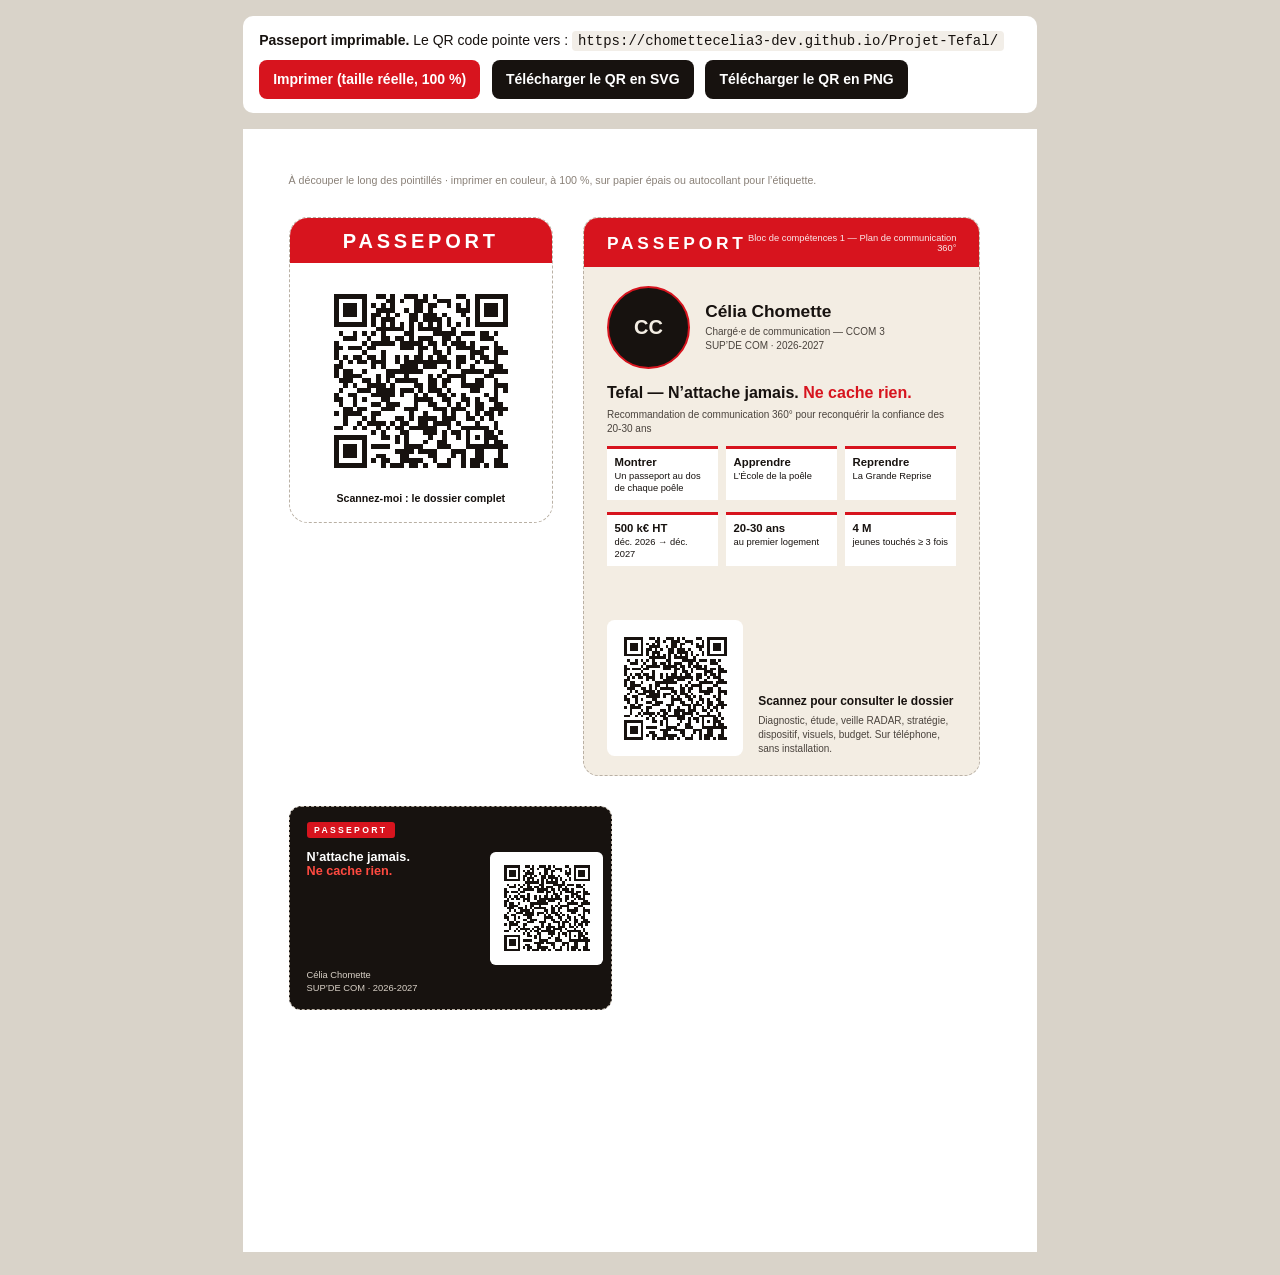
==== passeport.html @ 4066d17b "Add files via upload" ====
<!DOCTYPE html>
<html lang="fr">
<head>
  <meta charset="utf-8">
  <meta name="viewport" content="width=device-width, initial-scale=1">
  <title>Passeport imprimable</title>
  <!-- Mêmes informations que l'interface : tout se règle dans config.js -->
  <script src="config.js"></script>
  <!-- Générateur de QR code hors ligne (bibliothèque libre, licence MIT, aucun appel réseau) -->
  <script src="assets/qrcode.js"></script>
  <style>
    /* =================================================================
       PASSEPORT IMPRIMABLE — une feuille A4 avec trois formats à découper :
       ① l'étiquette « Passeport » à coller au dos de la poêle (70 × 81 mm),
       ② la carte passeport A6 pour la pochette cartonnée (105 × 148 mm),
       ③ une carte au format carte bancaire (85,6 × 54 mm).
       Imprimez à 100 % (« taille réelle »), sans « ajuster à la page ».
       ================================================================= */
    :root { --rouge:#D7141E; --encre:#17120F; --creme:#F3EDE3; --doux:#4A433D; }
    * { box-sizing:border-box; margin:0; padding:0; }
    body { font-family:-apple-system, BlinkMacSystemFont, "Segoe UI", Roboto, Arial, sans-serif;
           background:#d9d3c9; color:var(--encre);
           -webkit-print-color-adjust:exact; print-color-adjust:exact; }

    /* ---------- Barre d'outils (n'est pas imprimée) ---------- */
    .outils { max-width:210mm; margin:16px auto; background:#fff; border-radius:10px; padding:14px 16px; font-size:14px; line-height:1.5; }
    .outils code { background:#f2eee8; padding:2px 6px; border-radius:4px; word-break:break-all; }
    .outils button { font:inherit; font-weight:700; border:0; border-radius:8px; padding:9px 14px; margin:8px 8px 0 0; cursor:pointer; background:var(--encre); color:#fff; }
    .outils button.principal { background:var(--rouge); }
    .alerte { background:#FFF2A8; border:2px dashed #E0B800; padding:8px 10px; border-radius:6px; margin-top:8px; }

    /* ---------- La feuille A4 ---------- */
    .feuille { width:210mm; min-height:297mm; margin:0 auto 24px; background:#fff; padding:12mm;
               display:flex; flex-wrap:wrap; gap:8mm; align-content:flex-start; }
    .decoupe { border:0.3mm dashed #b9b0a4; }            /* trait de découpe */
    .legende { width:100%; font-size:8pt; color:#8a8178; }

    /* ① Étiquette « Passeport » : même visuel que dans les maquettes (bandeau rouge + QR) */
    .etiquette { width:70mm; height:81mm; border-radius:5mm; overflow:hidden; background:#fff; display:flex; flex-direction:column; }
    .etiquette .bande { background:var(--rouge); color:#fff; text-align:center; font-weight:900;
                        letter-spacing:1mm; font-size:15pt; padding:3.2mm 0 2.8mm; }
    .etiquette .qr { width:56mm; height:56mm; margin:3mm auto 0; }
    .etiquette .sous { text-align:center; font-size:8pt; font-weight:700; margin-top:1.5mm; }

    /* ② Carte passeport A6 */
    .carte-a6 { width:105mm; height:148mm; border-radius:4mm; overflow:hidden; background:var(--creme); display:flex; flex-direction:column; }
    .carte-a6 .bande { background:var(--rouge); color:#fff; padding:4mm 6mm 3.5mm; display:flex; justify-content:space-between; align-items:center; }
    .carte-a6 .bande b { font-size:13pt; font-weight:900; letter-spacing:1mm; }
    .carte-a6 .bande span { font-size:7pt; opacity:.9; text-align:right; }
    .carte-a6 .corps { padding:5mm 6mm 0; flex:1; display:flex; flex-direction:column; }
    .identite { display:flex; gap:4mm; align-items:center; margin-bottom:4mm; }
    .photo { width:22mm; height:22mm; border-radius:50%; background:var(--encre); border:0.6mm solid var(--rouge); overflow:hidden; display:grid; place-items:center; color:var(--creme); font-size:15pt; font-weight:850; flex:none; }
    .photo img { width:100%; height:100%; object-fit:cover; }
    .identite .nom { font-size:13pt; font-weight:850; line-height:1.1; }
    .identite .info { font-size:7.5pt; color:var(--doux); margin-top:1mm; line-height:1.35; }
    .titre-dossier { font-size:12pt; font-weight:850; line-height:1.15; margin-bottom:1.5mm; }
    .titre-dossier em { font-style:normal; color:var(--rouge); }
    .sous-titre { font-size:7.5pt; color:var(--doux); line-height:1.35; margin-bottom:3mm; }
    .axes { display:flex; gap:2mm; margin-bottom:3mm; }
    .axes div { flex:1; background:#fff; border-top:0.8mm solid var(--rouge); padding:1.6mm 2mm; font-size:7pt; line-height:1.3; }
    .axes b { display:block; font-size:8.5pt; }
    .pied-carte { display:flex; gap:4mm; align-items:flex-end; margin-top:auto; padding-bottom:5mm; }
    .pied-carte .qr { width:36mm; height:36mm; background:#fff; padding:1.5mm; border-radius:2mm; flex:none; }
    .pied-carte p { font-size:7.5pt; line-height:1.4; color:var(--doux); }
    .pied-carte p b { color:var(--encre); font-size:9pt; display:block; margin-bottom:1mm; }

    /* ③ Carte format carte bancaire */
    .carte-cb { width:85.6mm; height:54mm; border-radius:3.2mm; overflow:hidden; background:var(--encre); color:#fff; display:flex; }
    .carte-cb .gauche { flex:1; padding:4mm 0 4mm 4.5mm; display:flex; flex-direction:column; }
    .carte-cb .tag { background:var(--rouge); align-self:flex-start; font-size:6.5pt; font-weight:900; letter-spacing:.6mm; padding:.8mm 2mm; border-radius:.8mm; }
    .carte-cb .t { font-size:9.5pt; font-weight:850; line-height:1.15; margin-top:3mm; }
    .carte-cb .t em { font-style:normal; color:#FF4A40; }
    .carte-cb .n { font-size:7pt; color:#D9D1C7; margin-top:auto; line-height:1.35; }
    .carte-cb .droite { width:34mm; display:grid; place-items:center; }
    .carte-cb .qr { width:30mm; height:30mm; background:#fff; padding:1.2mm; border-radius:1.5mm; }

    .qr svg { width:100%; height:100%; display:block; }

    /* ---------- Impression ---------- */
    @page { size:A4; margin:0; }
    @media print {
      body { background:#fff; }
      .outils { display:none; }
      .feuille { margin:0; }
    }
  </style>
</head>
<body>

  <!-- Barre d'outils : visible à l'écran, masquée à l'impression -->
  <div class="outils">
    <b>Passeport imprimable.</b> Le QR code pointe vers : <code id="url-affichee"></code>
    <div id="alerte-url" class="alerte" hidden>
      L’adresse est encore celle d’exemple. Hébergez d’abord l’interface, puis remplacez <b>urlInterface</b> dans <b>config.js</b> : le QR code se mettra à jour tout seul.
    </div>
    <div>
      <button class="principal" onclick="window.print()">Imprimer (taille réelle, 100 %)</button>
      <button onclick="telechargerSVG()">Télécharger le QR en SVG</button>
      <button onclick="telechargerPNG()">Télécharger le QR en PNG</button>
    </div>
  </div>

  <div class="feuille">
    <p class="legende">À découper le long des pointillés · imprimer en couleur, à 100 %, sur papier épais ou autocollant pour l’étiquette.</p>

    <!-- ① ÉTIQUETTE POUR LE DOS DE LA POÊLE -->
    <div class="etiquette decoupe">
      <div class="bande">PASSEPORT</div>
      <div class="qr" data-qr></div>
      <p class="sous">Scannez-moi : le dossier complet</p>
    </div>

    <!-- ② CARTE PASSEPORT A6 (pochette cartonnée) -->
    <div class="carte-a6 decoupe">
      <div class="bande"><b>PASSEPORT</b><span data-config="bloc"></span></div>
      <div class="corps">
        <div class="identite">
          <!-- Initiales affichées tant qu'aucune photo n'est indiquée dans config.js -->
          <div class="photo" id="photo-a6"></div>
          <div>
            <p class="nom"><span data-config="prenom"></span> <span data-config="nom"></span></p>
            <p class="info"><span data-config="formation"></span><br><span data-config="ecole"></span> · <span data-config="annee"></span></p>
          </div>
        </div>
        <p class="titre-dossier">Tefal — N’attache jamais. <em>Ne cache rien.</em></p>
        <p class="sous-titre" data-config="sousTitre"></p>
        <!-- Principaux éléments du dossier : modifiables ici -->
        <div class="axes">
          <div><b>Montrer</b>Un passeport au dos de chaque poêle</div>
          <div><b>Apprendre</b>L’École de la poêle</div>
          <div><b>Reprendre</b>La Grande Reprise</div>
        </div>
        <div class="axes">
          <div><b>500 k€ HT</b>déc. 2026 → déc. 2027</div>
          <div><b>20-30 ans</b>au premier logement</div>
          <div><b>4 M</b>jeunes touchés ≥ 3 fois</div>
        </div>
        <div class="pied-carte">
          <div class="qr" data-qr></div>
          <p><b>Scannez pour consulter le dossier</b>Diagnostic, étude, veille RADAR, stratégie, dispositif, visuels, budget. Sur téléphone, sans installation.</p>
        </div>
      </div>
    </div>

    <!-- ③ CARTE FORMAT CARTE BANCAIRE -->
    <div class="carte-cb decoupe">
      <div class="gauche">
        <span class="tag">PASSEPORT</span>
        <p class="t">N’attache jamais.<br><em>Ne cache rien.</em></p>
        <p class="n"><span data-config="prenom"></span> <span data-config="nom"></span><br><span data-config="ecole"></span> · <span data-config="annee"></span></p>
      </div>
      <div class="droite"><div class="qr" data-qr></div></div>
    </div>
  </div>

<script>
/* =====================================================================
   Génération du QR code à partir de config.js (aucun appel réseau)
   ===================================================================== */
var config = window.CONFIG || {};
var url = config.urlInterface || "";

/* Recopie les informations de config.js dans la feuille */
document.querySelectorAll("[data-config]").forEach(function (el) {
  var v = config[el.getAttribute("data-config")];
  if (v) el.textContent = v;
});
document.getElementById("url-affichee").textContent = url;
if (url.indexOf("VOTRE-PSEUDO") !== -1) document.getElementById("alerte-url").hidden = false;

/* Photo de la carte A6, ou initiales s'il n'y a pas de photo */
var cadrePhoto = document.getElementById("photo-a6");
if (config.photo) {
  cadrePhoto.innerHTML = '<img src="' + config.photo + '" alt="Photo">';
} else {
  cadrePhoto.textContent = ((config.prenom || " ")[0] + (config.nom || " ")[0]).toUpperCase();
}

/* Construit le QR en SVG : noir sur blanc, marge de 4 modules (norme),
   niveau de correction « Q » (25 %) pour rester lisible même un peu abîmé. */
function qrSVG(texte) {
  var qr = qrcode(0, "Q");
  qr.addData(texte);
  qr.make();
  var n = qr.getModuleCount(), marge = 4, total = n + 2 * marge, chemin = "";
  for (var y = 0; y < n; y++) {
    for (var x = 0; x < n; x++) {
      if (qr.isDark(y, x)) chemin += "M" + (x + marge) + " " + (y + marge) + "h1v1h-1z";
    }
  }
  return '<svg xmlns="http://www.w3.org/2000/svg" viewBox="0 0 ' + total + " " + total +
         '" shape-rendering="crispEdges"><rect width="100%" height="100%" fill="#ffffff"/>' +
         '<path fill="#17120F" d="' + chemin + '"/></svg>';
}

var svg = qrSVG(url);
document.querySelectorAll("[data-qr]").forEach(function (el) { el.innerHTML = svg; });

/* Téléchargements du QR code seul */
function telecharger(nom, href) {
  var a = document.createElement("a");
  a.href = href; a.download = nom;
  document.body.appendChild(a); a.click(); a.remove();
}
function telechargerSVG() {
  telecharger("qr-code-dossier.svg", URL.createObjectURL(new Blob([svg], { type: "image/svg+xml" })));
}
function telechargerPNG() {
  var img = new Image();
  img.onload = function () {
    var c = document.createElement("canvas");
    c.width = c.height = 1200;                 /* 1200 px : net jusqu'à 10 cm à 300 dpi */
    var ctx = c.getContext("2d");
    ctx.imageSmoothingEnabled = false;
    ctx.drawImage(img, 0, 0, 1200, 1200);
    telecharger("qr-code-dossier.png", c.toDataURL("image/png"));
  };
  img.src = "data:image/svg+xml;charset=utf-8," + encodeURIComponent(svg);
}
</script>
</body>
</html>
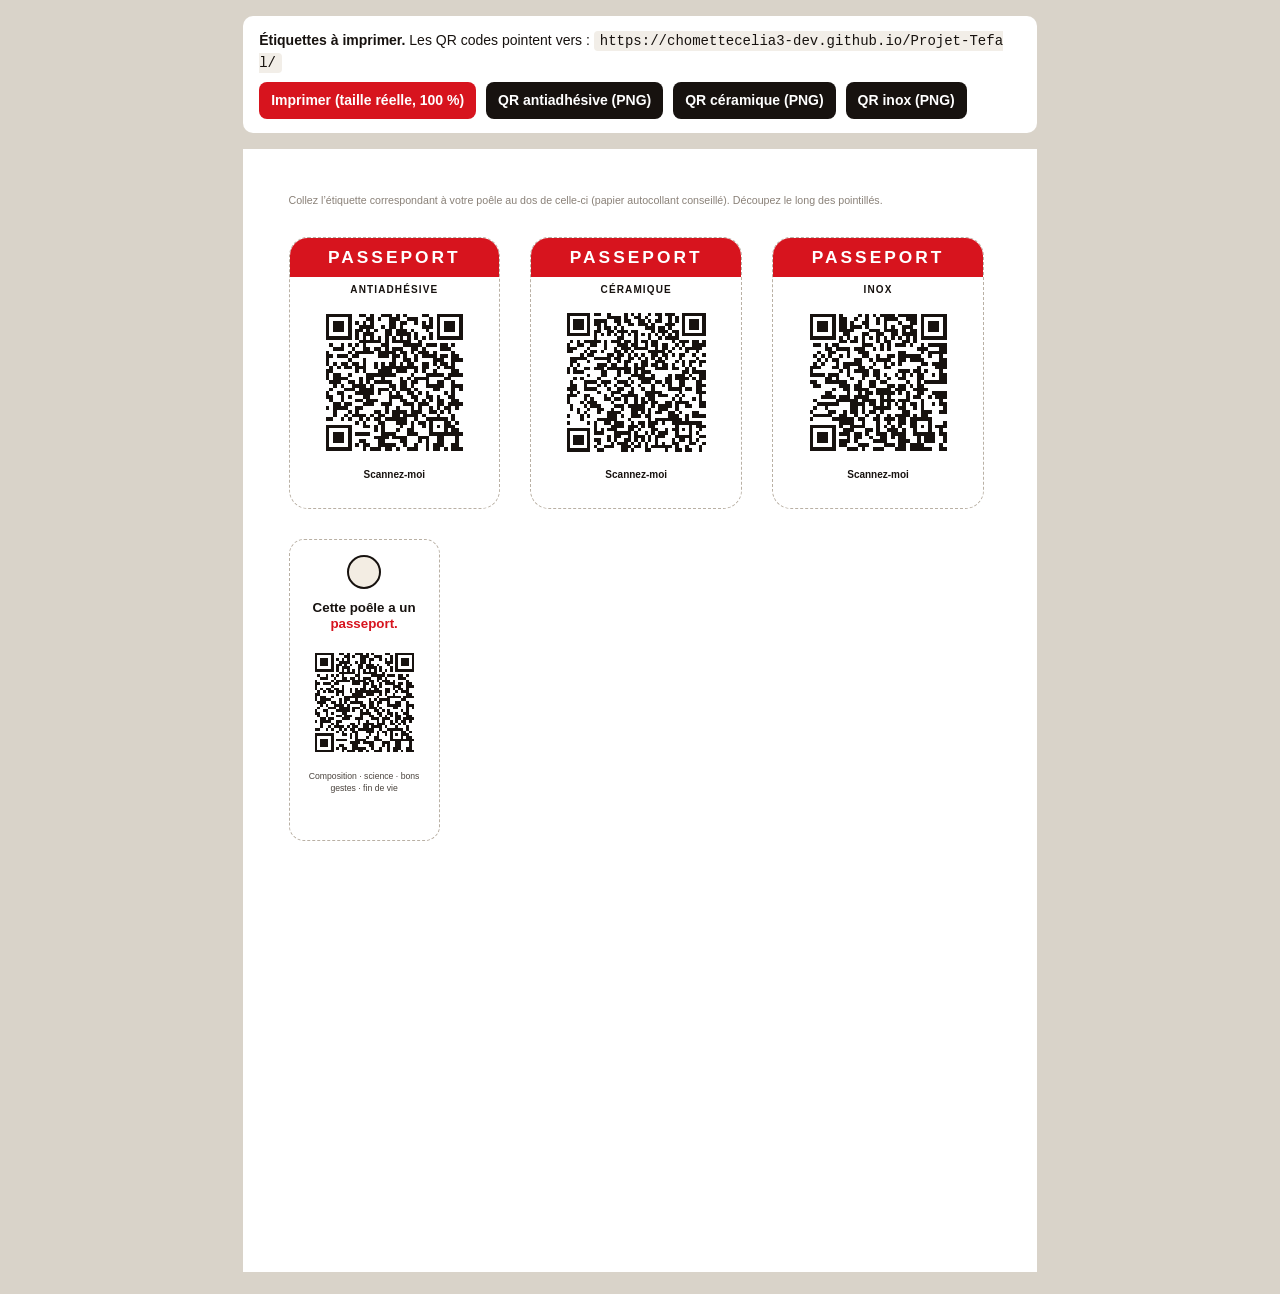
==== commit 6ca10130: "Add files via upload" ====
--- a/passeport.html
+++ b/passeport.html
@@ -3,18 +3,19 @@
 <head>
   <meta charset="utf-8">
   <meta name="viewport" content="width=device-width, initial-scale=1">
-  <title>Passeport imprimable</title>
-  <!-- Mêmes informations que l'interface : tout se règle dans config.js -->
+  <title>Étiquettes « Passeport » à imprimer</title>
+  <meta name="robots" content="noindex, nofollow">
+  <!-- L'adresse du site (urlInterface) se règle dans config.js -->
   <script src="config.js"></script>
-  <!-- Générateur de QR code hors ligne (bibliothèque libre, licence MIT, aucun appel réseau) -->
+  <!-- Générateur de QR code hors ligne (bibliothèque libre, licence MIT) -->
   <script src="assets/qrcode.js"></script>
   <style>
     /* =================================================================
-       PASSEPORT IMPRIMABLE — une feuille A4 avec trois formats à découper :
-       ① l'étiquette « Passeport » à coller au dos de la poêle (70 × 81 mm),
-       ② la carte passeport A6 pour la pochette cartonnée (105 × 148 mm),
-       ③ une carte au format carte bancaire (85,6 × 54 mm).
-       Imprimez à 100 % (« taille réelle »), sans « ajuster à la page ».
+       ÉTIQUETTES « PASSEPORT » — une feuille A4 à découper :
+       ① trois étiquettes à coller au dos de la poêle (une par modèle),
+          chacune avec son QR code vers la bonne fiche ;
+       ② une collerette à accrocher au manche (poêles déjà en stock).
+       Imprimez à 100 % (« taille réelle »), en couleur.
        ================================================================= */
     :root { --rouge:#D7141E; --encre:#17120F; --creme:#F3EDE3; --doux:#4A433D; }
     * { box-sizing:border-box; margin:0; padding:0; }
@@ -22,200 +23,113 @@
            background:#d9d3c9; color:var(--encre);
            -webkit-print-color-adjust:exact; print-color-adjust:exact; }
 
-    /* ---------- Barre d'outils (n'est pas imprimée) ---------- */
+    /* Barre d'outils : visible à l'écran, pas à l'impression */
     .outils { max-width:210mm; margin:16px auto; background:#fff; border-radius:10px; padding:14px 16px; font-size:14px; line-height:1.5; }
     .outils code { background:#f2eee8; padding:2px 6px; border-radius:4px; word-break:break-all; }
-    .outils button { font:inherit; font-weight:700; border:0; border-radius:8px; padding:9px 14px; margin:8px 8px 0 0; cursor:pointer; background:var(--encre); color:#fff; }
+    .outils button { font:inherit; font-weight:700; border:0; border-radius:8px; padding:8px 12px; margin:8px 6px 0 0; cursor:pointer; background:var(--encre); color:#fff; }
     .outils button.principal { background:var(--rouge); }
-    .alerte { background:#FFF2A8; border:2px dashed #E0B800; padding:8px 10px; border-radius:6px; margin-top:8px; }
 
-    /* ---------- La feuille A4 ---------- */
     .feuille { width:210mm; min-height:297mm; margin:0 auto 24px; background:#fff; padding:12mm;
                display:flex; flex-wrap:wrap; gap:8mm; align-content:flex-start; }
-    .decoupe { border:0.3mm dashed #b9b0a4; }            /* trait de découpe */
+    .decoupe { border:0.3mm dashed #b9b0a4; }
     .legende { width:100%; font-size:8pt; color:#8a8178; }
 
-    /* ① Étiquette « Passeport » : même visuel que dans les maquettes (bandeau rouge + QR) */
-    .etiquette { width:70mm; height:81mm; border-radius:5mm; overflow:hidden; background:#fff; display:flex; flex-direction:column; }
-    .etiquette .bande { background:var(--rouge); color:#fff; text-align:center; font-weight:900;
-                        letter-spacing:1mm; font-size:15pt; padding:3.2mm 0 2.8mm; }
-    .etiquette .qr { width:56mm; height:56mm; margin:3mm auto 0; }
-    .etiquette .sous { text-align:center; font-size:8pt; font-weight:700; margin-top:1.5mm; }
+    /* ① Étiquette dos de poêle : bandeau rouge + QR (visuel des maquettes) */
+    .etiquette { width:56mm; height:72mm; border-radius:5mm; overflow:hidden; background:#fff; display:flex; flex-direction:column; align-items:center; }
+    .etiquette .bande { width:100%; background:var(--rouge); color:#fff; text-align:center; font-weight:900; letter-spacing:.8mm; font-size:13pt; padding:2.6mm 0 2.2mm; }
+    .etiquette .modele { font-size:7.5pt; font-weight:800; letter-spacing:.3mm; text-transform:uppercase; margin-top:2mm; }
+    .etiquette .qr { width:44mm; height:44mm; margin-top:1mm; }
+    .etiquette .sous { font-size:7.5pt; font-weight:700; margin-top:1mm; }
 
-    /* ② Carte passeport A6 */
-    .carte-a6 { width:105mm; height:148mm; border-radius:4mm; overflow:hidden; background:var(--creme); display:flex; flex-direction:column; }
-    .carte-a6 .bande { background:var(--rouge); color:#fff; padding:4mm 6mm 3.5mm; display:flex; justify-content:space-between; align-items:center; }
-    .carte-a6 .bande b { font-size:13pt; font-weight:900; letter-spacing:1mm; }
-    .carte-a6 .bande span { font-size:7pt; opacity:.9; text-align:right; }
-    .carte-a6 .corps { padding:5mm 6mm 0; flex:1; display:flex; flex-direction:column; }
-    .identite { display:flex; gap:4mm; align-items:center; margin-bottom:4mm; }
-    .photo { width:22mm; height:22mm; border-radius:50%; background:var(--encre); border:0.6mm solid var(--rouge); overflow:hidden; display:grid; place-items:center; color:var(--creme); font-size:15pt; font-weight:850; flex:none; }
-    .photo img { width:100%; height:100%; object-fit:cover; }
-    .identite .nom { font-size:13pt; font-weight:850; line-height:1.1; }
-    .identite .info { font-size:7.5pt; color:var(--doux); margin-top:1mm; line-height:1.35; }
-    .titre-dossier { font-size:12pt; font-weight:850; line-height:1.15; margin-bottom:1.5mm; }
-    .titre-dossier em { font-style:normal; color:var(--rouge); }
-    .sous-titre { font-size:7.5pt; color:var(--doux); line-height:1.35; margin-bottom:3mm; }
-    .axes { display:flex; gap:2mm; margin-bottom:3mm; }
-    .axes div { flex:1; background:#fff; border-top:0.8mm solid var(--rouge); padding:1.6mm 2mm; font-size:7pt; line-height:1.3; }
-    .axes b { display:block; font-size:8.5pt; }
-    .pied-carte { display:flex; gap:4mm; align-items:flex-end; margin-top:auto; padding-bottom:5mm; }
-    .pied-carte .qr { width:36mm; height:36mm; background:#fff; padding:1.5mm; border-radius:2mm; flex:none; }
-    .pied-carte p { font-size:7.5pt; line-height:1.4; color:var(--doux); }
-    .pied-carte p b { color:var(--encre); font-size:9pt; display:block; margin-bottom:1mm; }
-
-    /* ③ Carte format carte bancaire */
-    .carte-cb { width:85.6mm; height:54mm; border-radius:3.2mm; overflow:hidden; background:var(--encre); color:#fff; display:flex; }
-    .carte-cb .gauche { flex:1; padding:4mm 0 4mm 4.5mm; display:flex; flex-direction:column; }
-    .carte-cb .tag { background:var(--rouge); align-self:flex-start; font-size:6.5pt; font-weight:900; letter-spacing:.6mm; padding:.8mm 2mm; border-radius:.8mm; }
-    .carte-cb .t { font-size:9.5pt; font-weight:850; line-height:1.15; margin-top:3mm; }
-    .carte-cb .t em { font-style:normal; color:#FF4A40; }
-    .carte-cb .n { font-size:7pt; color:#D9D1C7; margin-top:auto; line-height:1.35; }
-    .carte-cb .droite { width:34mm; display:grid; place-items:center; }
-    .carte-cb .qr { width:30mm; height:30mm; background:#fff; padding:1.2mm; border-radius:1.5mm; }
+    /* ② Collerette (manche) */
+    .collerette { width:40mm; height:80mm; border-radius:4mm; background:#fff; display:flex; flex-direction:column; align-items:center; padding:4mm 3mm; text-align:center; }
+    .collerette .trou { width:9mm; height:9mm; border-radius:50%; border:0.6mm solid var(--encre); background:var(--creme); margin-bottom:3mm; }
+    .collerette p.t { font-size:10pt; font-weight:850; line-height:1.15; }
+    .collerette p.t em { font-style:normal; color:var(--rouge); }
+    .collerette .qr { width:32mm; height:32mm; margin:3mm 0 2mm; }
+    .collerette p.s { font-size:6.5pt; line-height:1.35; color:var(--doux); }
 
     .qr svg { width:100%; height:100%; display:block; }
 
-    /* ---------- Impression ---------- */
     @page { size:A4; margin:0; }
-    @media print {
-      body { background:#fff; }
-      .outils { display:none; }
-      .feuille { margin:0; }
-    }
+    @media print { body { background:#fff; } .outils { display:none; } .feuille { margin:0; } }
   </style>
 </head>
 <body>
 
-  <!-- Barre d'outils : visible à l'écran, masquée à l'impression -->
   <div class="outils">
-    <b>Passeport imprimable.</b> Le QR code pointe vers : <code id="url-affichee"></code>
-    <div id="alerte-url" class="alerte" hidden>
-      L’adresse est encore celle d’exemple. Hébergez d’abord l’interface, puis remplacez <b>urlInterface</b> dans <b>config.js</b> : le QR code se mettra à jour tout seul.
-    </div>
+    <b>Étiquettes à imprimer.</b> Les QR codes pointent vers : <code id="url-affichee"></code>
     <div>
       <button class="principal" onclick="window.print()">Imprimer (taille réelle, 100 %)</button>
-      <button onclick="telechargerSVG()">Télécharger le QR en SVG</button>
-      <button onclick="telechargerPNG()">Télécharger le QR en PNG</button>
+      <button onclick="telechargerPNG('antiadhesive')">QR antiadhésive (PNG)</button>
+      <button onclick="telechargerPNG('ceramique')">QR céramique (PNG)</button>
+      <button onclick="telechargerPNG('inox')">QR inox (PNG)</button>
     </div>
   </div>
 
   <div class="feuille">
-    <p class="legende">À découper le long des pointillés · imprimer en couleur, à 100 %, sur papier épais ou autocollant pour l’étiquette.</p>
+    <p class="legende">Collez l’étiquette correspondant à votre poêle au dos de celle-ci (papier autocollant conseillé). Découpez le long des pointillés.</p>
 
-    <!-- ① ÉTIQUETTE POUR LE DOS DE LA POÊLE -->
+    <!-- ① Une étiquette par modèle : data-modele choisit la fiche ouverte par le QR -->
     <div class="etiquette decoupe">
       <div class="bande">PASSEPORT</div>
-      <div class="qr" data-qr></div>
-      <p class="sous">Scannez-moi : le dossier complet</p>
+      <p class="modele">Antiadhésive</p>
+      <div class="qr" data-modele="antiadhesive"></div>
+      <p class="sous">Scannez-moi</p>
+    </div>
+    <div class="etiquette decoupe">
+      <div class="bande">PASSEPORT</div>
+      <p class="modele">Céramique</p>
+      <div class="qr" data-modele="ceramique"></div>
+      <p class="sous">Scannez-moi</p>
+    </div>
+    <div class="etiquette decoupe">
+      <div class="bande">PASSEPORT</div>
+      <p class="modele">Inox</p>
+      <div class="qr" data-modele="inox"></div>
+      <p class="sous">Scannez-moi</p>
     </div>
 
-    <!-- ② CARTE PASSEPORT A6 (pochette cartonnée) -->
-    <div class="carte-a6 decoupe">
-      <div class="bande"><b>PASSEPORT</b><span data-config="bloc"></span></div>
-      <div class="corps">
-        <div class="identite">
-          <!-- Initiales affichées tant qu'aucune photo n'est indiquée dans config.js -->
-          <div class="photo" id="photo-a6"></div>
-          <div>
-            <p class="nom"><span data-config="prenom"></span> <span data-config="nom"></span></p>
-            <p class="info"><span data-config="formation"></span><br><span data-config="ecole"></span> · <span data-config="annee"></span></p>
-          </div>
-        </div>
-        <p class="titre-dossier">Tefal — N’attache jamais. <em>Ne cache rien.</em></p>
-        <p class="sous-titre" data-config="sousTitre"></p>
-        <!-- Principaux éléments du dossier : modifiables ici -->
-        <div class="axes">
-          <div><b>Montrer</b>Un passeport au dos de chaque poêle</div>
-          <div><b>Apprendre</b>L’École de la poêle</div>
-          <div><b>Reprendre</b>La Grande Reprise</div>
-        </div>
-        <div class="axes">
-          <div><b>500 k€ HT</b>déc. 2026 → déc. 2027</div>
-          <div><b>20-30 ans</b>au premier logement</div>
-          <div><b>4 M</b>jeunes touchés ≥ 3 fois</div>
-        </div>
-        <div class="pied-carte">
-          <div class="qr" data-qr></div>
-          <p><b>Scannez pour consulter le dossier</b>Diagnostic, étude, veille RADAR, stratégie, dispositif, visuels, budget. Sur téléphone, sans installation.</p>
-        </div>
-      </div>
-    </div>
-
-    <!-- ③ CARTE FORMAT CARTE BANCAIRE -->
-    <div class="carte-cb decoupe">
-      <div class="gauche">
-        <span class="tag">PASSEPORT</span>
-        <p class="t">N’attache jamais.<br><em>Ne cache rien.</em></p>
-        <p class="n"><span data-config="prenom"></span> <span data-config="nom"></span><br><span data-config="ecole"></span> · <span data-config="annee"></span></p>
-      </div>
-      <div class="droite"><div class="qr" data-qr></div></div>
+    <!-- ② Collerette pour le stock (renvoie vers la fiche antiadhésive) -->
+    <div class="collerette decoupe">
+      <div class="trou"></div>
+      <p class="t">Cette poêle a un <em>passeport.</em></p>
+      <div class="qr" data-modele="antiadhesive"></div>
+      <p class="s">Composition · science · bons gestes · fin de vie</p>
     </div>
   </div>
 
 <script>
-/* =====================================================================
-   Génération du QR code à partir de config.js (aucun appel réseau)
-   ===================================================================== */
-var config = window.CONFIG || {};
-var url = config.urlInterface || "";
+/* Adresse de base (config.js) + paramètre ?m= selon le modèle */
+var base = (window.CONFIG && window.CONFIG.urlInterface) || "";
+function adresse(modele) {
+  return modele === "antiadhesive" ? base : base + "?m=" + modele;   /* l'antiadhésive est la fiche par défaut */
+}
+document.getElementById("url-affichee").textContent = base;
 
-/* Recopie les informations de config.js dans la feuille */
-document.querySelectorAll("[data-config]").forEach(function (el) {
-  var v = config[el.getAttribute("data-config")];
-  if (v) el.textContent = v;
+/* Construit un QR en SVG (marge de 4 modules, correction « Q » = 25 %) */
+function qrSVG(texte) {
+  var qr = qrcode(0, "Q"); qr.addData(texte); qr.make();
+  var n = qr.getModuleCount(), m = 4, t = n + 2 * m, d = "";
+  for (var y = 0; y < n; y++) for (var x = 0; x < n; x++)
+    if (qr.isDark(y, x)) d += "M" + (x + m) + " " + (y + m) + "h1v1h-1z";
+  return '<svg xmlns="http://www.w3.org/2000/svg" viewBox="0 0 ' + t + " " + t +
+    '" shape-rendering="crispEdges"><rect width="100%" height="100%" fill="#ffffff"/><path fill="#17120F" d="' + d + '"/></svg>';
+}
+document.querySelectorAll("[data-modele]").forEach(function (el) {
+  el.innerHTML = qrSVG(adresse(el.getAttribute("data-modele")));
 });
-document.getElementById("url-affichee").textContent = url;
-if (url.indexOf("VOTRE-PSEUDO") !== -1) document.getElementById("alerte-url").hidden = false;
 
-/* Photo de la carte A6, ou initiales s'il n'y a pas de photo */
-var cadrePhoto = document.getElementById("photo-a6");
-if (config.photo) {
-  cadrePhoto.innerHTML = '<img src="' + config.photo + '" alt="Photo">';
-} else {
-  cadrePhoto.textContent = ((config.prenom || " ")[0] + (config.nom || " ")[0]).toUpperCase();
-}
-
-/* Construit le QR en SVG : noir sur blanc, marge de 4 modules (norme),
-   niveau de correction « Q » (25 %) pour rester lisible même un peu abîmé. */
-function qrSVG(texte) {
-  var qr = qrcode(0, "Q");
-  qr.addData(texte);
-  qr.make();
-  var n = qr.getModuleCount(), marge = 4, total = n + 2 * marge, chemin = "";
-  for (var y = 0; y < n; y++) {
-    for (var x = 0; x < n; x++) {
-      if (qr.isDark(y, x)) chemin += "M" + (x + marge) + " " + (y + marge) + "h1v1h-1z";
-    }
-  }
-  return '<svg xmlns="http://www.w3.org/2000/svg" viewBox="0 0 ' + total + " " + total +
-         '" shape-rendering="crispEdges"><rect width="100%" height="100%" fill="#ffffff"/>' +
-         '<path fill="#17120F" d="' + chemin + '"/></svg>';
-}
-
-var svg = qrSVG(url);
-document.querySelectorAll("[data-qr]").forEach(function (el) { el.innerHTML = svg; });
-
-/* Téléchargements du QR code seul */
-function telecharger(nom, href) {
-  var a = document.createElement("a");
-  a.href = href; a.download = nom;
-  document.body.appendChild(a); a.click(); a.remove();
-}
-function telechargerSVG() {
-  telecharger("qr-code-dossier.svg", URL.createObjectURL(new Blob([svg], { type: "image/svg+xml" })));
-}
-function telechargerPNG() {
+/* Télécharge le QR d'un modèle en PNG 1200 × 1200 px */
+function telechargerPNG(modele) {
   var img = new Image();
   img.onload = function () {
-    var c = document.createElement("canvas");
-    c.width = c.height = 1200;                 /* 1200 px : net jusqu'à 10 cm à 300 dpi */
-    var ctx = c.getContext("2d");
-    ctx.imageSmoothingEnabled = false;
-    ctx.drawImage(img, 0, 0, 1200, 1200);
-    telecharger("qr-code-dossier.png", c.toDataURL("image/png"));
+    var c = document.createElement("canvas"); c.width = c.height = 1200;
+    var ctx = c.getContext("2d"); ctx.imageSmoothingEnabled = false; ctx.drawImage(img, 0, 0, 1200, 1200);
+    var a = document.createElement("a"); a.href = c.toDataURL("image/png"); a.download = "qr-passeport-" + modele + ".png";
+    document.body.appendChild(a); a.click(); a.remove();
   };
-  img.src = "data:image/svg+xml;charset=utf-8," + encodeURIComponent(svg);
+  img.src = "data:image/svg+xml;charset=utf-8," + encodeURIComponent(qrSVG(adresse(modele)));
 }
 </script>
 </body>
